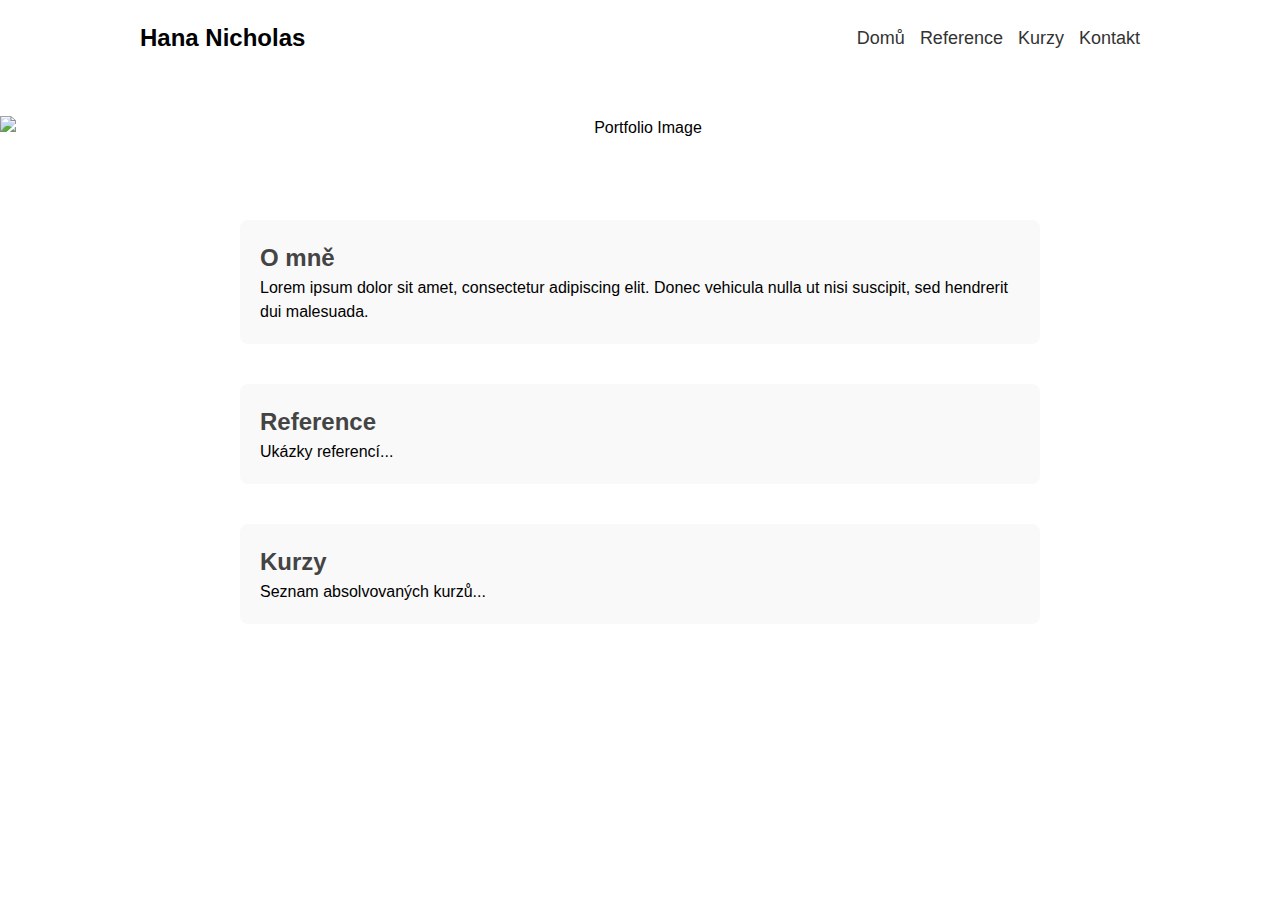
==== index.html @ ebe809ce "set up" ====
<!DOCTYPE html>
<html lang="en">
<head>
    <meta charset="UTF-8">
    <meta name="viewport" content="width=device-width, initial-scale=1.0">
    <title>Hana Nicholas</title>
    <link rel="stylesheet" href="css/styles.css">
    <link rel="stylesheet" href="css/reset.css">
</head>
<body>
    <header class="header">
        <nav class="navbar">
            <h1 class="logo">Hana Nicholas</h1>
            <ul class="nav-links">
                <li><a href="index.html">Domů</a></li>
                <li><a href="#reference">Reference</a></li>
                <li><a href="#kurzy">Kurzy</a></li>
                <li><a href="#kontakt">Kontakt</a></li>
            </ul>
        </nav>
    </header>

    <div class="container">

    <section class="image-section">
        <img src="#" alt="Portfolio Image">
    </section>
    
    <section id="o-mne" class="about">
        <h2>O mně</h2>
        <p>Lorem ipsum dolor sit amet, consectetur adipiscing elit. Donec vehicula nulla ut nisi suscipit, sed hendrerit dui malesuada.</p>
    </section>
    
    <section id="reference" class="references">
        <h2>Reference</h2>
        <p>Ukázky referencí...</p>
    </section>
    
    <section id="kurzy" class="courses">
        <h2>Kurzy</h2>
        <p>Seznam absolvovaných kurzů...</p>
    </section>
</div>
</body>
</html>
---- css/styles.css ----
body {
    font-family: Arial, sans-serif;
    margin: 0;
    padding: 0;
    box-sizing: border-box;
}

.header {
    padding: 20px;
}

.navbar {
    display: flex;
    justify-content: space-between;
    align-items: center;
    max-width: 1000px;
    margin: 0 auto;
}

.logo {
    font-size: 24px;
    font-weight: bold;
}

.nav-links {
    list-style: none;
    display: flex;
    gap: 15px;
    padding: 0;
    margin: 0;
}

.nav-links li {
    display: inline;
}

.nav-links a {
    text-decoration: none;
    color: #333;
    font-size: 18px;
}

.image-section {
    text-align: center;
    padding: 40px 0;
}

.image-section img {
    max-width: 100%;
    height: auto;
}

.about, .references, .courses {
    max-width: 800px;
    margin: 40px auto;
    padding: 20px;
    background: #f9f9f9;
    border-radius: 8px;
}

h2 {
    color: #444;
}
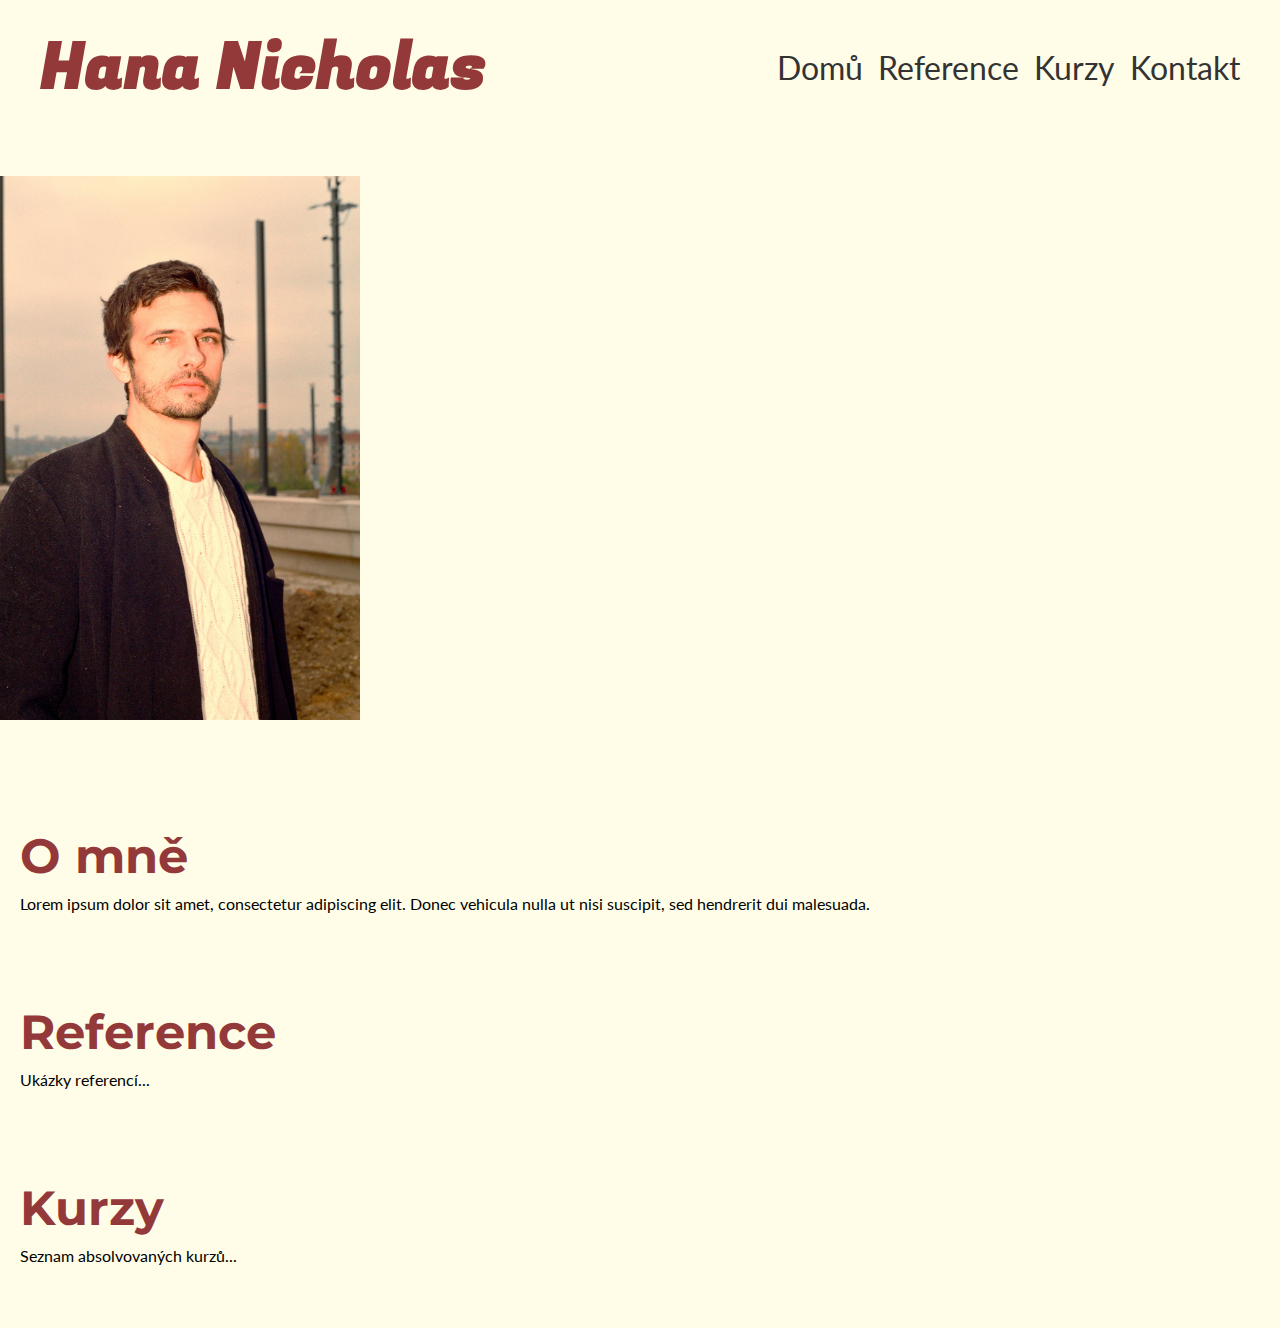
==== commit bd047994: "set up structure and css" ====
--- a/index.html
+++ b/index.html
@@ -6,6 +6,10 @@
     <title>Hana Nicholas</title>
     <link rel="stylesheet" href="css/styles.css">
     <link rel="stylesheet" href="css/reset.css">
+
+    <link rel="preconnect" href="https://fonts.googleapis.com">
+<link rel="preconnect" href="https://fonts.gstatic.com" crossorigin>
+<link href="https://fonts.googleapis.com/css2?family=Fugaz+One&family=Lato:ital,wght@0,100;0,300;0,400;0,700;0,900;1,100;1,300;1,400;1,700;1,900&family=Montserrat:ital,wght@0,100..900;1,100..900&display=swap" rel="stylesheet">
 </head>
 <body>
     <header class="header">
@@ -23,7 +27,7 @@
     <div class="container">
 
     <section class="image-section">
-        <img src="#" alt="Portfolio Image">
+        <img src="images/img_29_EDIT.JPG" alt="Portfolio Image">
     </section>
     
     <section id="o-mne" class="about">
@@ -41,5 +45,6 @@
         <p>Seznam absolvovaných kurzů...</p>
     </section>
 </div>
+
 </body>
 </html>
--- a/css/styles.css
+++ b/css/styles.css
@@ -1,8 +1,6 @@
 body {
-    font-family: Arial, sans-serif;
-    margin: 0;
-    padding: 0;
-    box-sizing: border-box;
+    font-family: "Lato", sans-serif;
+    background-color: #FFFDE7;
 }
 
 .header {
@@ -13,13 +11,15 @@
     display: flex;
     justify-content: space-between;
     align-items: center;
-    max-width: 1000px;
+    max-width: 1200px;
     margin: 0 auto;
 }
 
 .logo {
-    font-size: 24px;
+    font-size: 4rem;
     font-weight: bold;
+    font-family: "Fugaz One", cursive;
+    color: #943939;
 }
 
 .nav-links {
@@ -37,27 +37,37 @@
 .nav-links a {
     text-decoration: none;
     color: #333;
-    font-size: 18px;
+    font-size: 2rem;
 }
-
+.container{
+    max-width: 1200px;
+    align-items: center;
+}
 .image-section {
     text-align: center;
     padding: 40px 0;
 }
 
 .image-section img {
-    max-width: 100%;
+    max-width: 30%;
     height: auto;
 }
 
 .about, .references, .courses {
-    max-width: 800px;
     margin: 40px auto;
     padding: 20px;
-    background: #f9f9f9;
-    border-radius: 8px;
+}
+@media (max-width: 768px) {
+    .navbar {
+
+    }
+    .about , .references, .courses {
+        width: 100%;
+    }
 }
 
 h2 {
-    color: #444;
+    color: #943939;
+    font-size: 3rem;
+    font-family: "montserrat", sans-serif;
 }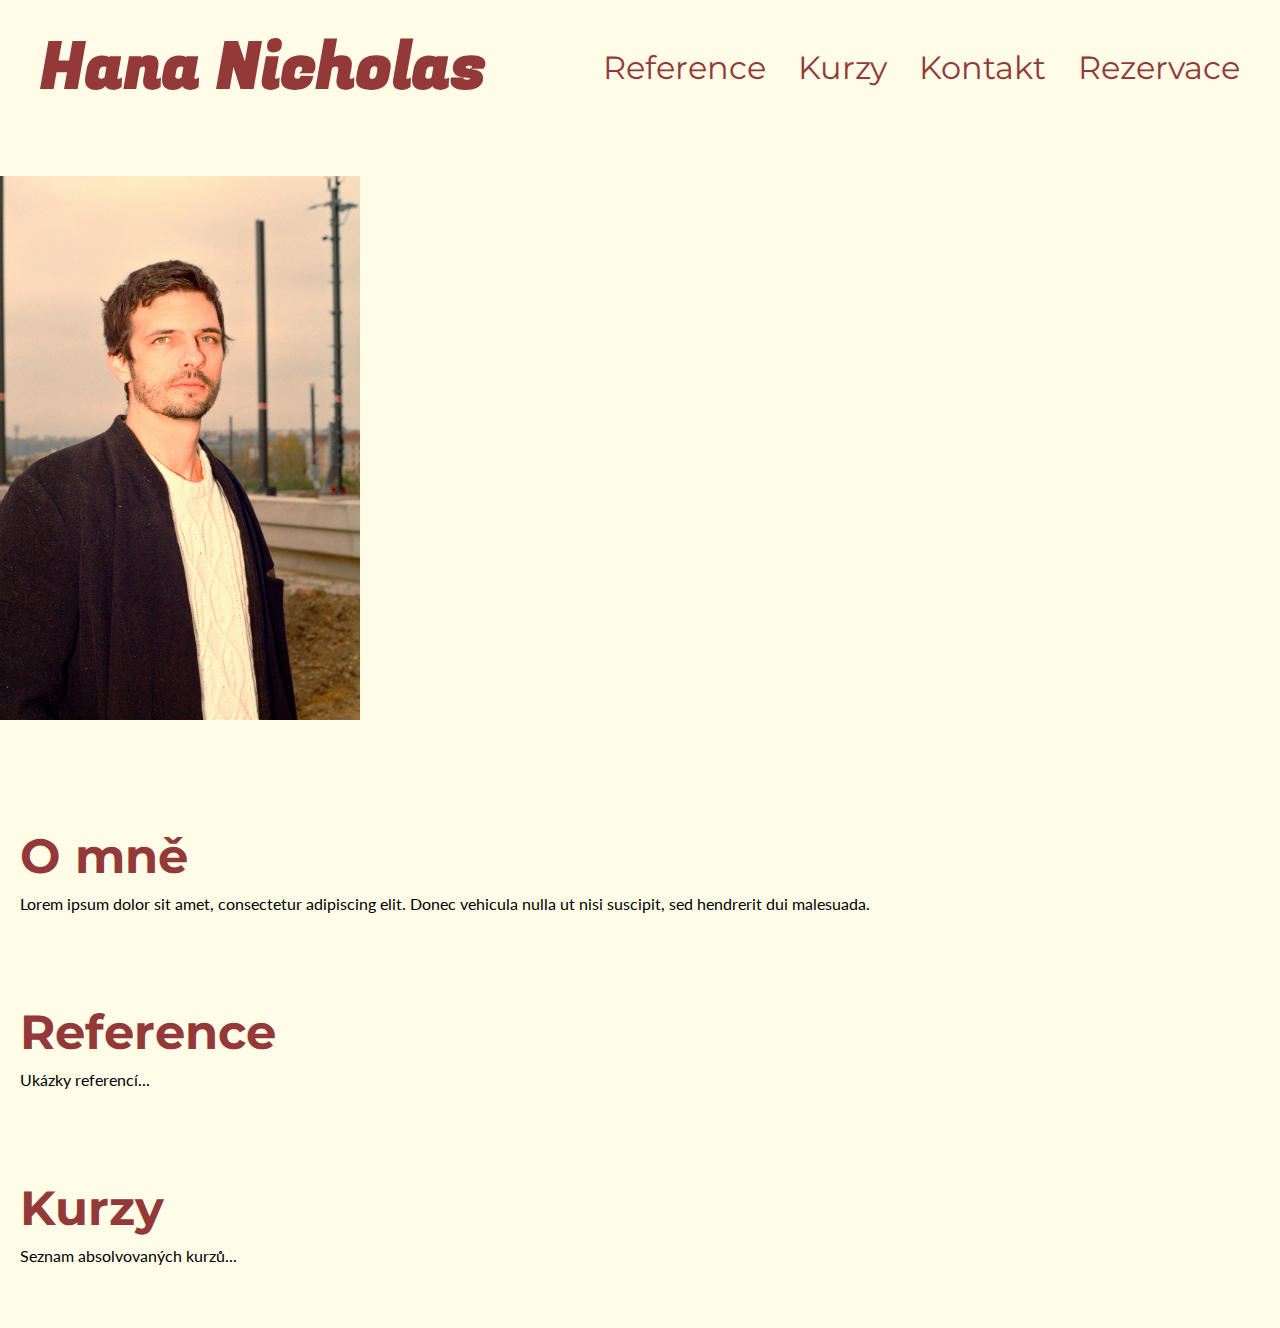
==== commit 95df2a41: "1" ====
--- a/index.html
+++ b/index.html
@@ -16,10 +16,10 @@
         <nav class="navbar">
             <h1 class="logo">Hana Nicholas</h1>
             <ul class="nav-links">
-                <li><a href="index.html">Domů</a></li>
                 <li><a href="#reference">Reference</a></li>
                 <li><a href="#kurzy">Kurzy</a></li>
-                <li><a href="#kontakt">Kontakt</a></li>
+                <li><a href="contact.html">Kontakt</a></li>
+                <li><a href="">Rezervace</a></li>
             </ul>
         </nav>
     </header>
--- a/css/styles.css
+++ b/css/styles.css
@@ -25,7 +25,7 @@
 .nav-links {
     list-style: none;
     display: flex;
-    gap: 15px;
+    gap: 2rem;
     padding: 0;
     margin: 0;
 }
@@ -36,8 +36,9 @@
 
 .nav-links a {
     text-decoration: none;
-    color: #333;
+    color: #943939;
     font-size: 2rem;
+    font-family: "montserrat", sans-serif;
 }
 .container{
     max-width: 1200px;
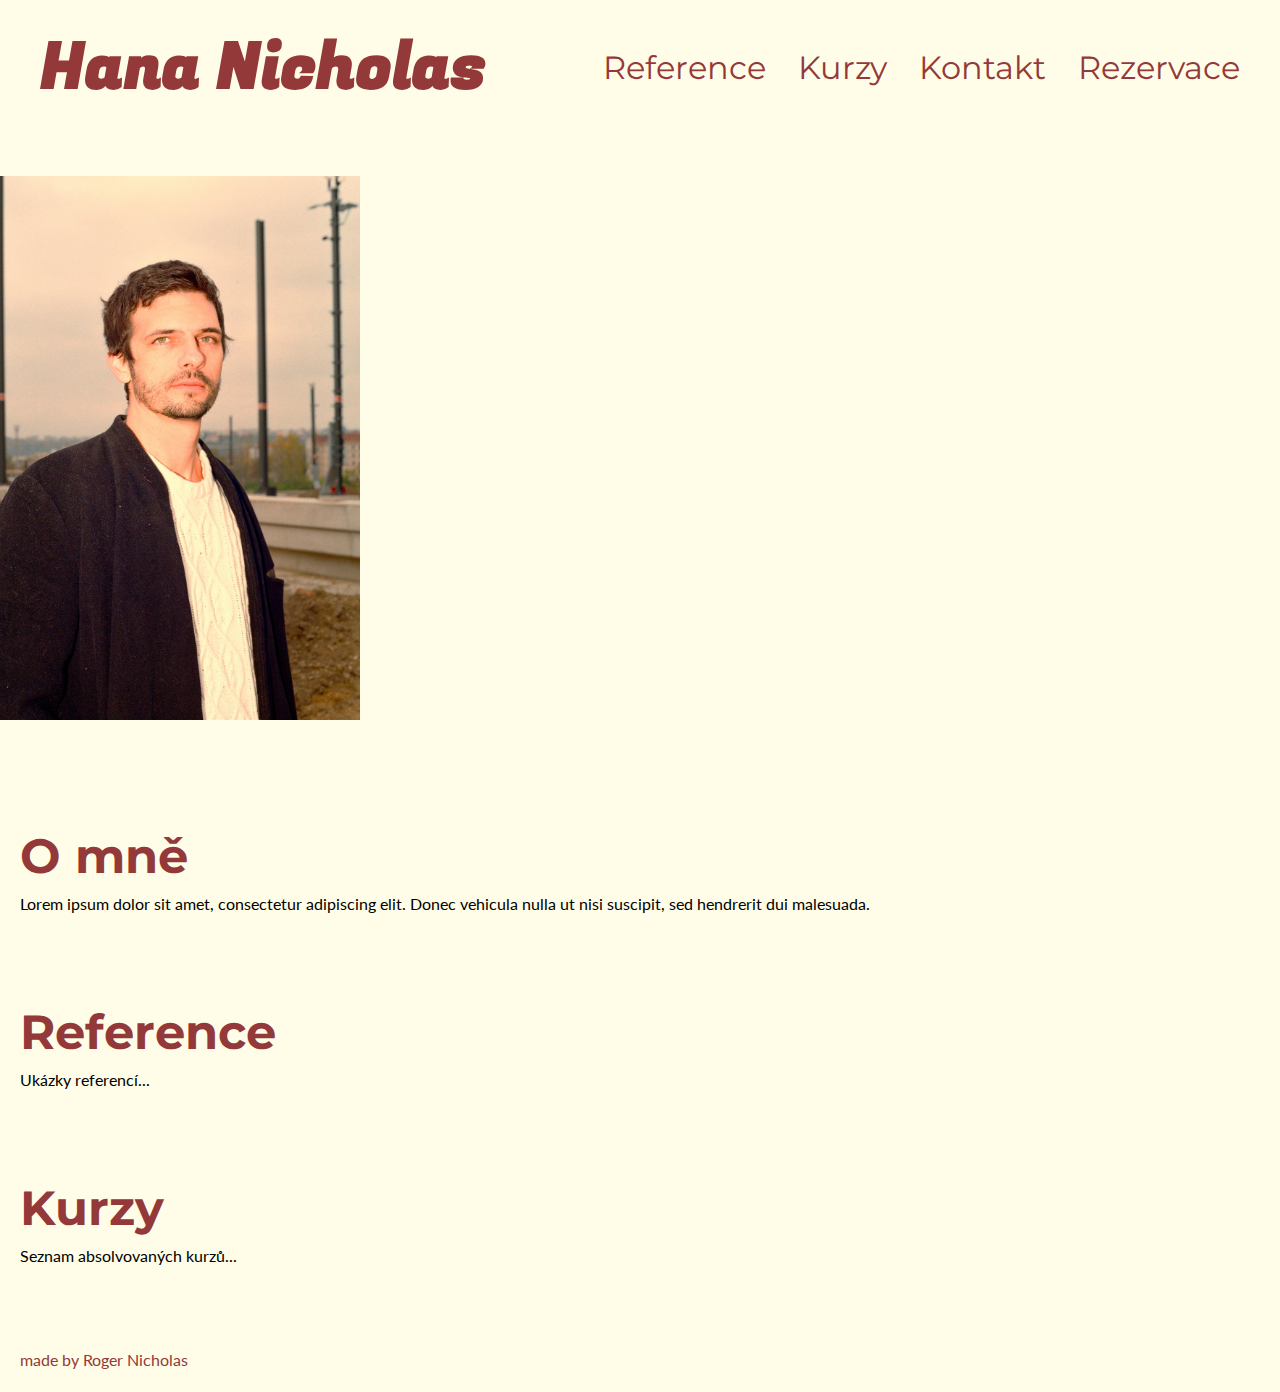
==== commit f93caa2e: "basis_hana" ====
--- a/index.html
+++ b/index.html
@@ -6,15 +6,21 @@
     <title>Hana Nicholas</title>
     <link rel="stylesheet" href="css/styles.css">
     <link rel="stylesheet" href="css/reset.css">
+    <link rel="stylesheet" href="https://cdnjs.cloudflare.com/ajax/libs/font-awesome/6.0.0/css/all.min.css">
 
     <link rel="preconnect" href="https://fonts.googleapis.com">
-<link rel="preconnect" href="https://fonts.gstatic.com" crossorigin>
-<link href="https://fonts.googleapis.com/css2?family=Fugaz+One&family=Lato:ital,wght@0,100;0,300;0,400;0,700;0,900;1,100;1,300;1,400;1,700;1,900&family=Montserrat:ital,wght@0,100..900;1,100..900&display=swap" rel="stylesheet">
+    <link rel="preconnect" href="https://fonts.gstatic.com" crossorigin>
+    <link href="https://fonts.googleapis.com/css2?family=Fugaz+One&family=Lato:ital,wght@0,100;0,300;0,400;0,700;0,900;1,100;1,300;1,400;1,700;1,900&family=Montserrat:ital,wght@0,100..900;1,100..900&display=swap" rel="stylesheet">
 </head>
 <body>
     <header class="header">
         <nav class="navbar">
             <h1 class="logo">Hana Nicholas</h1>
+            <button class="hamburger" aria-label="Menu">
+                <span class="bar"></span>
+                <span class="bar"></span>
+                <span class="bar"></span>
+            </button>
             <ul class="nav-links">
                 <li><a href="#reference">Reference</a></li>
                 <li><a href="#kurzy">Kurzy</a></li>
@@ -46,5 +52,24 @@
     </section>
 </div>
 
+<footer class="footer">
+    <p>made by <a href="https://www.instagram.com/rozero_n/">Roger Nicholas</a></p>
+</footer>
+
+<script>
+    const hamburger = document.querySelector(".hamburger");
+    const navLinks = document.querySelector(".nav-links");
+
+    hamburger.addEventListener("click", () => {
+        hamburger.classList.toggle("active");
+        navLinks.classList.toggle("active");
+    });
+
+    // Close menu when clicking a link
+    document.querySelectorAll(".nav-links a").forEach(n => n.addEventListener("click", () => {
+        hamburger.classList.remove("active");
+        navLinks.classList.remove("active");
+    }));
+</script>
 </body>
 </html>
--- a/css/styles.css
+++ b/css/styles.css
@@ -71,4 +71,71 @@
     color: #943939;
     font-size: 3rem;
     font-family: "montserrat", sans-serif;
+}
+
+.footer {
+    text-align: left;
+    padding: 20px;
+    color: #943939;
+}
+
+.footer a {
+    color: #943939;
+    text-decoration: none;
+}
+
+/* Hamburger Menu Styles */
+.hamburger {
+    display: none;
+    background: none;
+    border: none;
+    cursor: pointer;
+    padding: 0.5rem;
+    z-index: 100;
+}
+
+.bar {
+    display: block;
+    width: 25px;
+    height: 3px;
+    margin: 5px auto;
+    background-color: #333;
+    transition: all 0.3s ease-in-out;
+}
+
+/* Mobile Navigation */
+@media screen and (max-width: 768px) {
+    .hamburger {
+        display: block;
+    }
+
+    .hamburger.active .bar:nth-child(2) {
+        opacity: 0;
+    }
+
+    .hamburger.active .bar:nth-child(1) {
+        transform: translateY(8px) rotate(45deg);
+    }
+
+    .hamburger.active .bar:nth-child(3) {
+        transform: translateY(-8px) rotate(-45deg);
+    }
+
+    .nav-links {
+        position: fixed;
+        left: -100%;
+        top: 70px;
+        gap: 0;
+        flex-direction: column;
+        background-color: white;
+        width: 100%;
+        text-align: center;
+        transition: 0.3s;
+        box-shadow: 0 2px 5px rgba(0, 0, 0, 0.1);
+        padding: 2rem 0;
+    }
+
+    .nav-links.active {
+        left: 0;
+    }
 }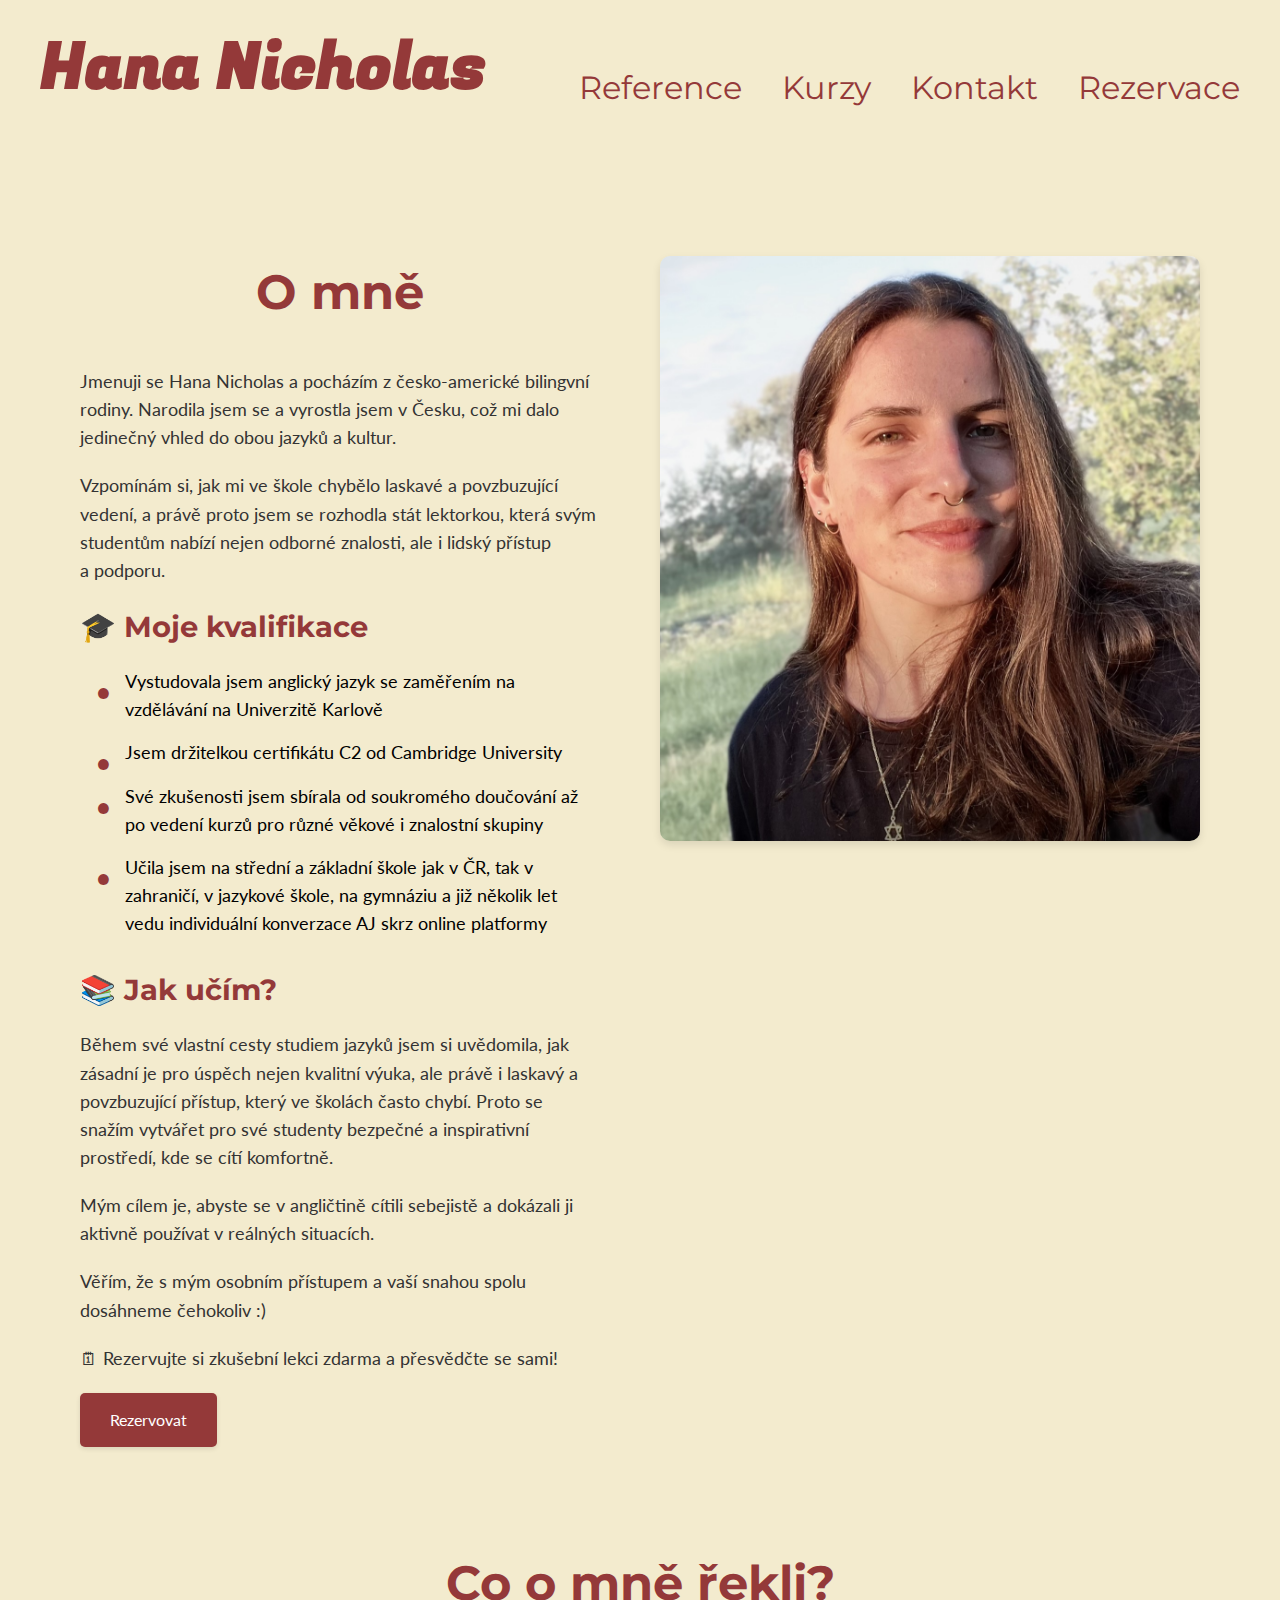
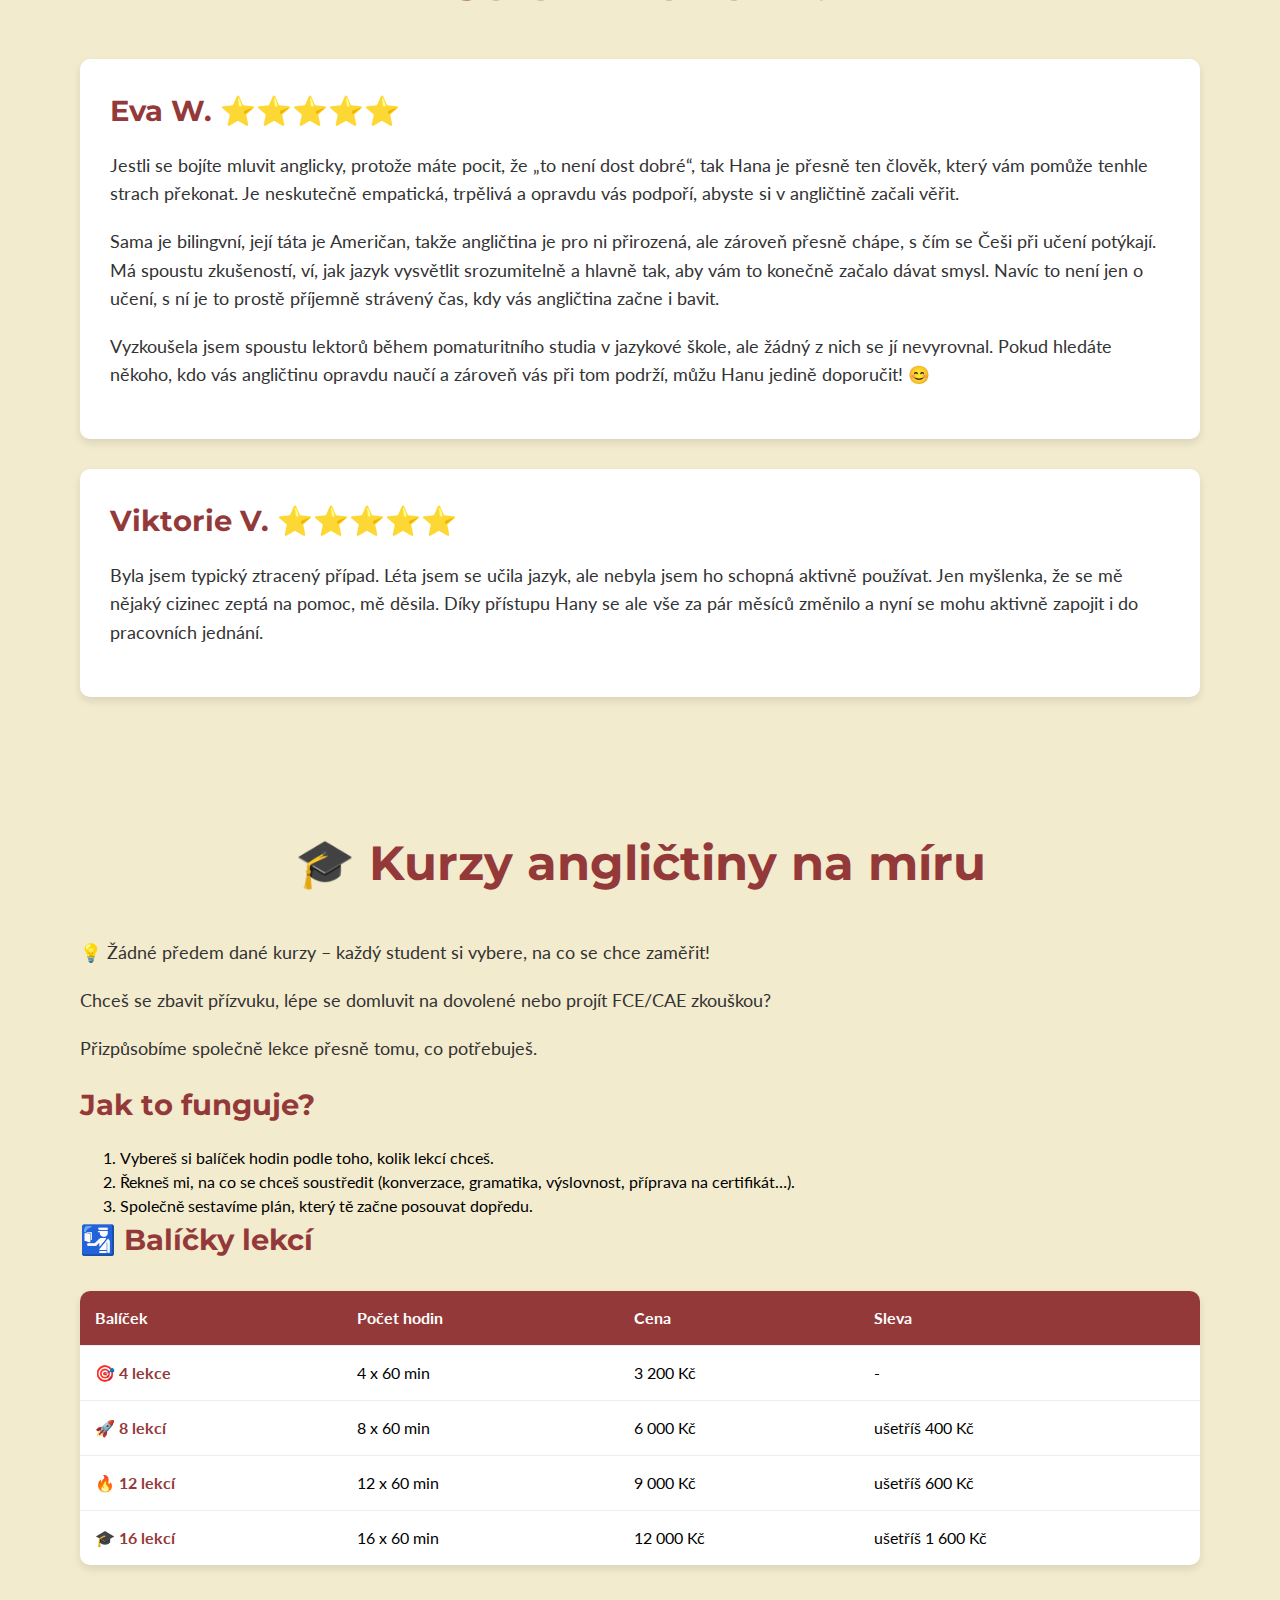
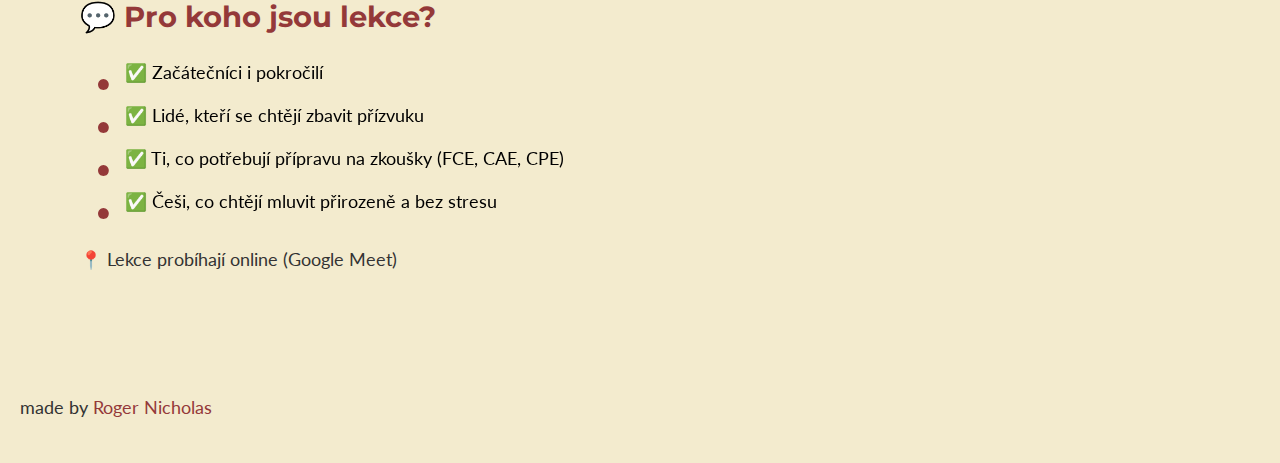
==== commit 7b352b90: "Finished 1st ver." ====
--- a/index.html
+++ b/index.html
@@ -3,7 +3,10 @@
 <head>
     <meta charset="UTF-8">
     <meta name="viewport" content="width=device-width, initial-scale=1.0">
+
     <title>Hana Nicholas</title>
+    <link rel="icon" type="image/png" href="images/favicon.ico">
+
     <link rel="stylesheet" href="css/styles.css">
     <link rel="stylesheet" href="css/reset.css">
     <link rel="stylesheet" href="https://cdnjs.cloudflare.com/ajax/libs/font-awesome/6.0.0/css/all.min.css">
@@ -15,7 +18,7 @@
 <body>
     <header class="header">
         <nav class="navbar">
-            <h1 class="logo">Hana Nicholas</h1>
+            <h1 class="logo"><a href="index.html">Hana Nicholas</a></h1>
             <button class="hamburger" aria-label="Menu">
                 <span class="bar"></span>
                 <span class="bar"></span>
@@ -25,51 +28,118 @@
                 <li><a href="#reference">Reference</a></li>
                 <li><a href="#kurzy">Kurzy</a></li>
                 <li><a href="contact.html">Kontakt</a></li>
-                <li><a href="">Rezervace</a></li>
+                <li><a href="https://calendly.com/hananicholas-info/30min?month=2025-03">Rezervace</a></li>
             </ul>
         </nav>
     </header>
 
     <div class="container">
+        
+        <section id="o-mne" class="about">
+            <div class="about-text">
+                <h2>O mně</h2>
+                <p>Jmenuji se Hana Nicholas a pocházím z česko-americké bilingvní rodiny. Narodila jsem se a vyrostla jsem v Česku, což mi dalo jedinečný vhled do obou jazyků a kultur.</p>
+                <p>Vzpomínám si, jak mi ve škole chybělo laskavé a povzbuzující vedení, a právě proto jsem se rozhodla stát lektorkou, která svým studentům nabízí nejen odborné znalosti, ale i lidský přístup a podporu.</p>
+                
+                <h3>🎓 Moje kvalifikace</h3>
+                <ul>
+                    <li>Vystudovala jsem anglický jazyk se zaměřením na vzdělávání na Univerzitě Karlově</li>
+                    <li>Jsem držitelkou certifikátu C2 od Cambridge University</li>
+                    <li>Své zkušenosti jsem sbírala od soukromého doučování až po vedení kurzů pro různé věkové i znalostní skupiny</li>
+                    <li>Učila jsem na střední a základní škole jak v ČR, tak v zahraničí, v jazykové škole, na gymnáziu a již několik let vedu individuální konverzace AJ skrz online platformy</li>
+                </ul>
+                
+                <h3>📚 Jak učím?</h3>
+                <p>Během své vlastní cesty studiem jazyků jsem si uvědomila, jak zásadní je pro úspěch nejen kvalitní výuka, ale právě i laskavý a povzbuzující přístup, který ve školách často chybí. Proto se snažím vytvářet pro své studenty bezpečné a inspirativní prostředí, kde se cítí komfortně.</p>
+                <p>Mým cílem je, abyste se v angličtině cítili sebejistě a dokázali ji aktivně používat v reálných situacích.</p>
+                <p>Věřím, že s mým osobním přístupem a vaší snahou spolu dosáhneme čehokoliv :)</p>
+                
+                <p>🗓 Rezervujte si zkušební lekci zdarma a přesvědčte se sami!</p>
+                <button onclick="window.open('https://calendly.com/hananicholas-info/30min?month=2025-03', '_blank')">Rezervovat</button>
+            </div>
+            <div class="about-image">
+                <img src="images/Profile_pic.PNG" alt="Portfolio Image">
+            </div>
+        </section>
+        
+        <section id="reference" class="references">
+            <h2>Co o mně řekli?</h2>
+            <div class="testimonial">
+                <h3>Eva W. ⭐️⭐️⭐️⭐️⭐️</h3>
+                <p>Jestli se bojíte mluvit anglicky, protože máte pocit, že „to není dost dobré“, tak Hana je přesně ten člověk, který vám pomůže tenhle strach překonat. Je neskutečně empatická, trpělivá a opravdu vás podpoří, abyste si v angličtině začali věřit.</p>
+                <p>Sama je bilingvní, její táta je Američan, takže angličtina je pro ni přirozená, ale zároveň přesně chápe, s čím se Češi při učení potýkají. Má spoustu zkušeností, ví, jak jazyk vysvětlit srozumitelně a hlavně tak, aby vám to konečně začalo dávat smysl. Navíc to není jen o učení, s ní je to prostě příjemně strávený čas, kdy vás angličtina začne i bavit.</p>
+                <p>Vyzkoušela jsem spoustu lektorů během pomaturitního studia v jazykové škole, ale žádný z nich se jí nevyrovnal. Pokud hledáte někoho, kdo vás angličtinu opravdu naučí a zároveň vás při tom podrží, můžu Hanu jedině doporučit! 😊</p>
+            </div>
+            
+            <div class="testimonial">
+                <h3>Viktorie V. ⭐️⭐️⭐️⭐️⭐️</h3>
+                <p>Byla jsem typický ztracený případ. Léta jsem se učila jazyk, ale nebyla jsem ho schopná aktivně používat. Jen myšlenka, že se mě nějaký cizinec zeptá na pomoc, mě děsila. Díky přístupu Hany se ale vše za pár měsíců změnilo a nyní se mohu aktivně zapojit i do pracovních jednání.</p>
+            </div>
+        </section>
+        
+        <section id="kurzy" class="courses">
+            <h2>🎓 Kurzy angličtiny na míru</h2>
+            <p>💡 Žádné předem dané kurzy – každý student si vybere, na co se chce zaměřit!</p>
+            <p>Chceš se zbavit přízvuku, lépe se domluvit na dovolené nebo projít FCE/CAE zkouškou?</p>
+            <p>Přizpůsobíme společně lekce přesně tomu, co potřebuješ.</p>
+            
+            <h3>Jak to funguje?</h3>
+            <ol>
+                <li>Vybereš si balíček hodin podle toho, kolik lekcí chceš.</li>
+                <li>Řekneš mi, na co se chceš soustředit (konverzace, gramatika, výslovnost, příprava na certifikát…).</li>
+                <li>Společně sestavíme plán, který tě začne posouvat dopředu.</li>
+            </ol>
+            
+            <h3>🛂 Balíčky lekcí</h3>
+            <table>
+                <tr>
+                    <th>Balíček</th>
+                    <th>Počet hodin</th>
+                    <th>Cena</th>
+                    <th>Sleva</th>
+                </tr>
+                <tr>
+                    <td>🎯 4 lekce</td>
+                    <td>4 x 60 min</td>
+                    <td>3 200 Kč</td>
+                    <td>-</td>
+                </tr>
+                <tr>
+                    <td>🚀 8 lekcí</td>
+                    <td>8 x 60 min</td>
+                    <td>6 000 Kč</td>
+                    <td>ušetříš 400 Kč</td>
+                </tr>
+                <tr>
+                    <td>🔥 12 lekcí</td>
+                    <td>12 x 60 min</td>
+                    <td>9 000 Kč</td>
+                    <td>ušetříš 600 Kč</td>
+                </tr>
+                <tr>
+                    <td>🎓 16 lekcí</td>
+                    <td>16 x 60 min</td>
+                    <td>12 000 Kč</td>
+                    <td>ušetříš 1 600 Kč</td>
+                </tr>
+            </table>
+            
+            <h3>💬 Pro koho jsou lekce?</h3>
+            <ul>
+                <li>✅ Začátečníci i pokročilí</li>
+                <li>✅ Lidé, kteří se chtějí zbavit přízvuku</li>
+                <li>✅ Ti, co potřebují přípravu na zkoušky (FCE, CAE, CPE)</li>
+                <li>✅ Češi, co chtějí mluvit přirozeně a bez stresu</li>
+            </ul>
+            
+            <p>📍 Lekce probíhají online (Google Meet)</p>
+        </section>
+    </div>
 
-    <section class="image-section">
-        <img src="images/img_29_EDIT.JPG" alt="Portfolio Image">
-    </section>
-    
-    <section id="o-mne" class="about">
-        <h2>O mně</h2>
-        <p>Lorem ipsum dolor sit amet, consectetur adipiscing elit. Donec vehicula nulla ut nisi suscipit, sed hendrerit dui malesuada.</p>
-    </section>
-    
-    <section id="reference" class="references">
-        <h2>Reference</h2>
-        <p>Ukázky referencí...</p>
-    </section>
-    
-    <section id="kurzy" class="courses">
-        <h2>Kurzy</h2>
-        <p>Seznam absolvovaných kurzů...</p>
-    </section>
-</div>
+    <footer class="footer">
+        <p>made by <a href="https://www.instagram.com/rozero_n/" target="_blank" rel="noopener noreferrer">Roger Nicholas</a></p>
+    </footer>
 
-<footer class="footer">
-    <p>made by <a href="https://www.instagram.com/rozero_n/">Roger Nicholas</a></p>
-</footer>
-
-<script>
-    const hamburger = document.querySelector(".hamburger");
-    const navLinks = document.querySelector(".nav-links");
-
-    hamburger.addEventListener("click", () => {
-        hamburger.classList.toggle("active");
-        navLinks.classList.toggle("active");
-    });
-
-    // Close menu when clicking a link
-    document.querySelectorAll(".nav-links a").forEach(n => n.addEventListener("click", () => {
-        hamburger.classList.remove("active");
-        navLinks.classList.remove("active");
-    }));
-</script>
+    <script src="script.js"></script>
 </body>
 </html>
--- a/css/styles.css
+++ b/css/styles.css
@@ -1,10 +1,102 @@
+/* Base Styles */
+:root {
+    /* Colors */
+    --color-primary: #943939;
+    --color-primary-dark: #7a2d2d;
+    --color-background: #f3ebce;
+    --color-text: #333;
+    --color-white: #ffffff;
+    --color-shadow: rgba(0, 0, 0, 0.1);
+    --color-shadow-hover: rgba(0, 0, 0, 0.15);
+
+    /* Fonts */
+    --font-primary: "Lato", sans-serif;
+    --font-heading: "montserrat", sans-serif;
+    --font-logo: "Fugaz One", cursive;
+
+    /* Font Sizes */
+    --font-size-xs: 0.9rem;    /* Mobile table cells */
+    --font-size-base: 1.1rem;  /* Body text, buttons, form inputs */
+    --font-size-lg: 1.2rem;    /* Mobile headings */
+    --font-size-xl: 1.8rem;    /* Testimonials, mobile headings */
+    --font-size-2xl: 2rem;     /* Navigation, course headings */
+    --font-size-3xl: 3rem;     /* Main section headings */
+    --font-size-4xl: 4rem;     /* Logo */
+
+    /* Spacing */
+    --spacing-xs: 5px;
+    --spacing-sm: 10px;
+    --spacing-md: 15px;
+    --spacing-lg: 20px;
+    --spacing-xl: 30px;
+    --spacing-2xl: 40px;
+    --spacing-3xl: 60px;
+
+    /* Border Radius */
+    --radius-sm: 5px;
+    --radius-md: 10px;
+
+    /* Shadows */
+    --shadow-sm: 0 2px 5px var(--color-shadow);
+    --shadow-md: 0 4px 8px var(--color-shadow);
+    --shadow-lg: 0 6px 12px var(--color-shadow-hover);
+
+    /* Transitions */
+    --transition-base: all 0.3s ease;
+}
+
+/* Global Styles */
+html {
+    scroll-behavior: smooth;
+}
+
 body {
-    font-family: "Lato", sans-serif;
-    background-color: #FFFDE7;
-}
-
+    font-family: var(--font-primary);
+    background-color: var(--color-background);
+}
+
+/* Typography */
+
+h1{
+    color: var(--color-primary);
+    font-size: var(--font-size-3xl);
+    font-family: var(--font-heading);
+    text-align: center;
+    margin-bottom: var(--spacing-2xl);
+}
+
+h2 {
+    color: var(--color-primary);
+    font-size: var(--font-size-3xl);
+    font-family: var(--font-heading);
+    text-align: center;
+    margin-bottom: var(--spacing-2xl);
+}
+
+h3 {
+    color: var(--color-primary);
+    font-size: var(--font-size-xl);
+    font-family: var(--font-heading);
+    margin-bottom: var(--spacing-lg);
+}
+
+p {
+    font-size: var(--font-size-base);
+    line-height: 1.6;
+    color: var(--color-text);
+    margin-bottom: var(--spacing-lg);
+}
+
+/* Layout */
+.container {
+    max-width: 1200px;
+    margin: 0 auto;
+    padding: 0 var(--spacing-lg);
+}
+
+/* Header & Navigation */
 .header {
-    padding: 20px;
+    padding: var(--spacing-lg);
 }
 
 .navbar {
@@ -16,82 +108,222 @@
 }
 
 .logo {
-    font-size: 4rem;
+    font-size: var(--font-size-4xl);
     font-weight: bold;
-    font-family: "Fugaz One", cursive;
-    color: #943939;
-}
-
+    font-family: var(--font-logo);
+    color: var(--color-primary);
+}
+
+.logo a {
+    text-decoration: none;
+    color: inherit;
+}
+
+/* Lists */
+ul {
+    list-style: none;
+    padding-left: var(--spacing-md);
+    margin-bottom: var(--spacing-xl);
+}
+
+ul li {
+    position: relative;
+    padding-left: var(--spacing-xl);
+    margin-bottom: var(--spacing-md);
+    font-size: var(--font-size-base);
+    line-height: 1.6;
+}
+
+ul li::before {
+    content: "•";
+    color: var(--color-primary);
+    position: absolute;
+    left: 0;
+    font-size: var(--font-size-xl);
+}
+
+/* Navigation Links */
 .nav-links {
     list-style: none;
     display: flex;
-    gap: 2rem;
+    gap: var(--spacing-2xl);
     padding: 0;
     margin: 0;
 }
 
 .nav-links li {
-    display: inline;
+    padding-left: 0;
+    margin-bottom: 0;
+}
+
+.nav-links li::before {
+    display: none;
 }
 
 .nav-links a {
     text-decoration: none;
-    color: #943939;
-    font-size: 2rem;
-    font-family: "montserrat", sans-serif;
-}
-.container{
-    max-width: 1200px;
-    align-items: center;
-}
-.image-section {
-    text-align: center;
-    padding: 40px 0;
-}
-
-.image-section img {
-    max-width: 30%;
+    color: var(--color-primary);
+    font-size: var(--font-size-2xl);
+    font-family: var(--font-heading);
+}
+
+/* Buttons */
+button {
+    background-color: var(--color-primary);
+    color: var(--color-white);
+    padding: var(--spacing-md) var(--spacing-xl);
+    border: none;
+    border-radius: var(--radius-sm);
+    cursor: pointer;
+    font-size: var(--font-size-base);
+    font-family: var(--font-heading);
+    transition: var(--transition-base);
+    box-shadow: var(--shadow-sm);
+}
+
+button:hover {
+    background-color: var(--color-primary-dark);
+    transform: translateY(-2px);
+    box-shadow: var(--shadow-lg);
+}
+
+/* Sections */
+.about, .references, .courses {
+    margin: var(--spacing-3xl) auto;
+    padding: var(--spacing-lg);
+}
+
+/* About Section */
+.about {
+    display: grid;
+    grid-template-columns: 1fr 1fr;
+    gap: var(--spacing-2xl);
+    align-items: start;
+}
+
+.about-text {
+    padding-right: var(--spacing-lg);
+}
+
+.about-image {
+    position: sticky;
+    top: var(--spacing-lg);
+}
+
+.about-image img {
+    width: 100%;
     height: auto;
-}
-
-.about, .references, .courses {
-    margin: 40px auto;
-    padding: 20px;
-}
-@media (max-width: 768px) {
-    .navbar {
-
-    }
-    .about , .references, .courses {
-        width: 100%;
-    }
-}
-
-h2 {
-    color: #943939;
-    font-size: 3rem;
-    font-family: "montserrat", sans-serif;
-}
-
+    border-radius: var(--radius-md);
+    box-shadow: var(--shadow-md);
+}
+
+/* References Section */
+.testimonial {
+    background-color: var(--color-white);
+    padding: var(--spacing-xl);
+    border-radius: var(--radius-md);
+    box-shadow: var(--shadow-md);
+    margin-bottom: var(--spacing-xl);
+    transition: var(--transition-base);
+}
+
+.testimonial:hover {
+    transform: translateY(-5px);
+}
+
+/* Courses Section */
+.courses table {
+    width: 100%;
+    border-collapse: collapse;
+    margin: var(--spacing-xl) 0;
+    background-color: var(--color-white);
+    box-shadow: var(--shadow-md);
+    border-radius: var(--radius-md);
+    overflow: hidden;
+}
+
+.courses th, .courses td {
+    padding: var(--spacing-md);
+    text-align: left;
+    border-bottom: 1px solid #eee;
+}
+
+.courses th {
+    background-color: var(--color-primary);
+    color: var(--color-white);
+}
+
+.courses tr:last-child td {
+    border-bottom: none;
+}
+
+.courses tr:hover {
+    background-color: #f9f9f9;
+}
+
+.courses td:first-child {
+    font-weight: bold;
+    color: var(--color-primary);
+}
+
+/* Contact Form */
+.contact-content {
+    display: grid;
+    grid-template-columns: 1fr 1fr;
+    gap: var(--spacing-2xl);
+    margin-top: var(--spacing-xl);
+}
+
+.form-group {
+    margin-bottom: var(--spacing-lg);
+}
+
+.form-group label {
+    display: block;
+    margin-bottom: var(--spacing-xs);
+    color: var(--color-primary);
+}
+
+.form-group input,
+.form-group textarea {
+    width: 100%;
+    padding: var(--spacing-sm);
+    border: 2px solid var(--color-primary);
+    border-radius: var(--radius-sm);
+}
+
+.form-group textarea {
+    height: 150px;
+    resize: vertical;
+}
+
+/* Footer */
 .footer {
     text-align: left;
-    padding: 20px;
-    color: #943939;
+    padding: var(--spacing-lg);
+    color: var(--color-primary);
 }
 
 .footer a {
-    color: #943939;
+    color: var(--color-primary);
     text-decoration: none;
 }
 
-/* Hamburger Menu Styles */
+/* Hamburger Menu */
 .hamburger {
     display: none;
-    background: none;
+    background: none !important;
     border: none;
     cursor: pointer;
     padding: 0.5rem;
     z-index: 100;
+    box-shadow: none;
+}
+
+.hamburger:hover {
+    background: none !important;
+    transform: none;
+    box-shadow: none;
 }
 
 .bar {
@@ -103,7 +335,7 @@
     transition: all 0.3s ease-in-out;
 }
 
-/* Mobile Navigation */
+/* Mobile Styles */
 @media screen and (max-width: 768px) {
     .hamburger {
         display: block;
@@ -138,4 +370,35 @@
     .nav-links.active {
         left: 0;
     }
+
+    .about, .contact-content {
+        grid-template-columns: 1fr;
+    }
+    
+    .about-text {
+        padding-right: 0;
+    }
+    
+    .about-image {
+        position: static;
+        margin-top: var(--spacing-xl);
+    }
+
+    .courses table {
+        display: block;
+        overflow-x: auto;
+        white-space: nowrap;
+    }
+
+    h2 {
+        font-size: var(--font-size-2xl);
+    }
+
+    h3 {
+        font-size: var(--font-size-lg);
+    }
+
+    .testimonial {
+        padding: var(--spacing-lg);
+    }
 }